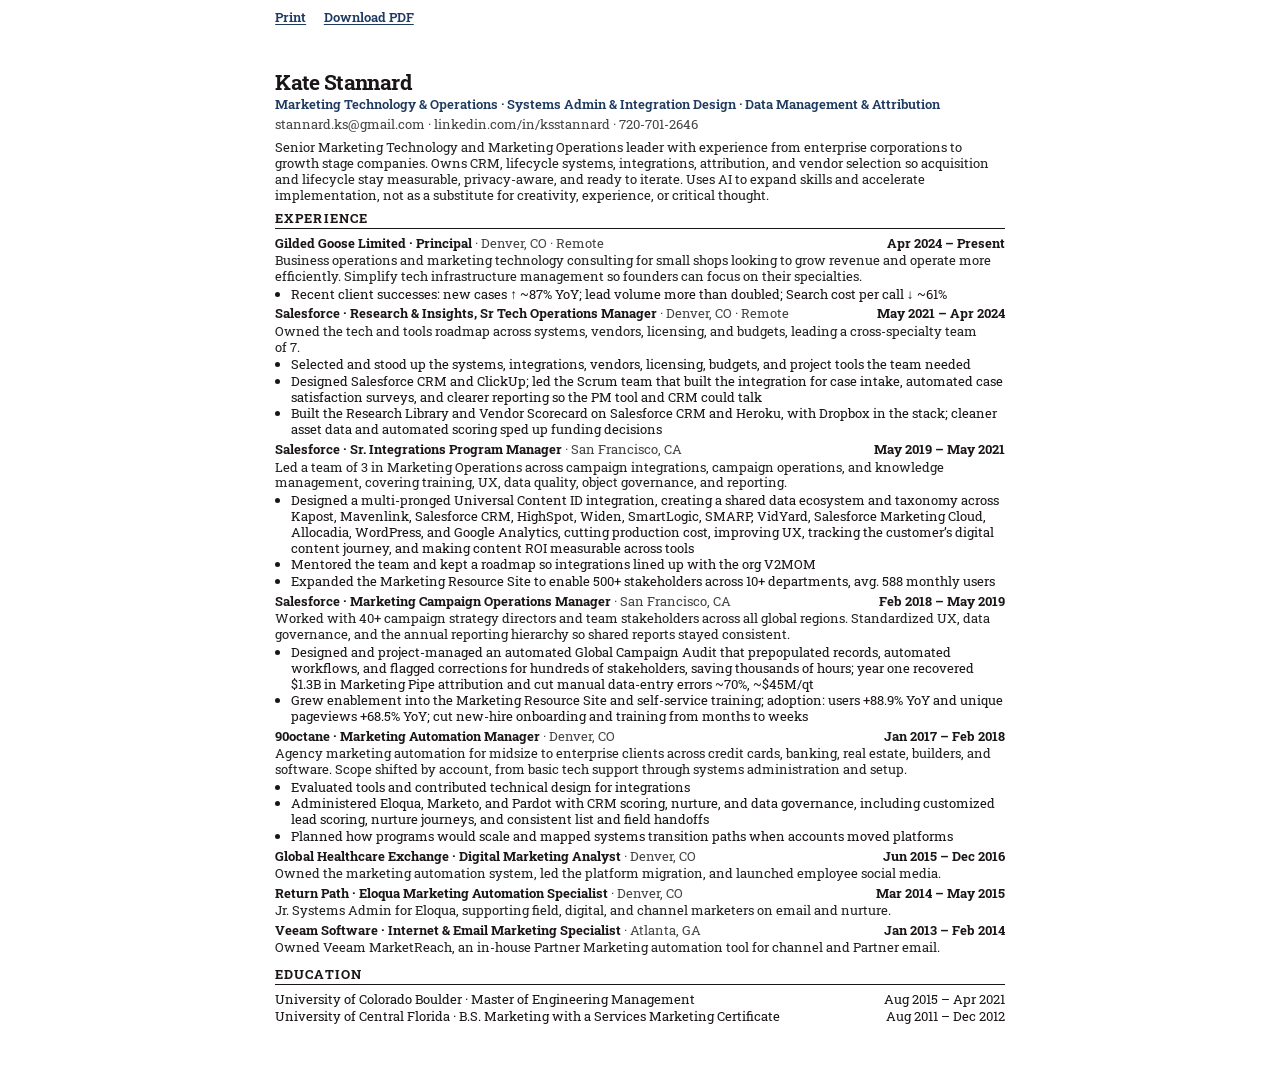
==== resume-1-page.html @ 87375b00 "Publish the green Spice portfolio as the GitHub Pages home." ====
<!DOCTYPE html>
<html lang="en">
<head>
  <meta charset="utf-8" />
  <meta name="viewport" content="width=device-width, initial-scale=1" />
  <title>Kate Stannard · 1 Page Resume</title>
  <link rel="preconnect" href="https://fonts.googleapis.com" />
  <link rel="preconnect" href="https://fonts.gstatic.com" crossorigin />
  <link href="https://fonts.googleapis.com/css2?family=Roboto+Slab:wght@400;600;700&display=swap" rel="stylesheet" />
  <style>
    @page { margin: 0.45in; size: letter; }
    * { box-sizing: border-box; }
    body {
      margin: 0;
      font: 10pt/1.2 Rockwell, "Rockwell Nova", "Roboto Slab", Georgia, serif;
      color: #1a1518;
      background: #fff;
    }
    .page {
      width: 100%;
      max-width: 8.5in;
      margin: 0 auto;
      padding: 0.45in;
      box-sizing: border-box;
    }
    h1 {
      font-size: 16pt;
      letter-spacing: -0.03em;
      margin: 0 0 0.15rem;
      line-height: 1.05;
    }
    .contact { font-size: 10pt; color: #444; margin-bottom: 0.45rem; }
    .contact a { color: #444; text-decoration: none; }
    .summary {
      font-size: 10pt;
      margin: 0 0 0.45rem;
      color: #222;
      text-wrap: pretty;
    }
    h2 {
      font-size: 10pt;
      text-transform: uppercase;
      letter-spacing: 0.08em;
      border-bottom: 1.25px solid #1a1518;
      margin: 0.65rem 0 0.35rem;
      padding-bottom: 0.14rem;
    }
    h2:first-of-type { margin-top: 0.2rem; }
    .job { margin-bottom: 0.22rem; }
    .job-head {
      display: grid;
      grid-template-columns: minmax(0, 1fr) max-content;
      column-gap: 0.65rem;
      align-items: baseline;
      font-weight: 700;
      font-size: 10pt;
      line-height: 1.2;
    }
    .job-title {
      min-width: 0;
      white-space: nowrap;
      overflow: hidden;
    }
    .job-dates {
      white-space: nowrap;
      flex-shrink: 0;
    }
    .job-loc {
      font-weight: 400;
      color: #444;
    }
    .role-blurb {
      margin: 0.1rem 0 0;
      font-size: 10pt;
      line-height: 1.2;
      color: #222;
      text-wrap: pretty;
    }
    .job ul { margin: 0.08rem 0 0; padding-left: 1rem; }
    .job li {
      margin-bottom: 0.05rem;
      font-size: 10pt;
      line-height: 1.2;
      text-wrap: pretty;
    }
    .delta {
      font-family: Rockwell, "Rockwell Nova", "Roboto Slab", Georgia, serif;
      font-size: 10pt;
      line-height: 1;
    }
    .edu-row {
      display: flex;
      justify-content: space-between;
      gap: 0.5rem;
      margin-bottom: 0.1rem;
      font-size: 10pt;
    }
    .toolbar {
      display: flex;
      flex-wrap: wrap;
      gap: 0.75rem 1.1rem;
      align-items: center;
      max-width: 8.5in;
      margin: 0 auto;
      padding: 0.55rem 0.45in 0.1rem;
      font: 10pt/1.3 Rockwell, "Rockwell Nova", "Roboto Slab", Georgia, serif;
    }
    .toolbar button,
    .toolbar a {
      font: inherit;
      font-weight: 600;
      color: #1e3a5f;
      background: none;
      border: none;
      padding: 0;
      cursor: pointer;
      text-decoration: underline;
      text-underline-offset: 0.12em;
    }
    @media print {
      .toolbar { display: none !important; }
      .page { padding: 0; max-width: none; }
      a { color: inherit; }
    }
  </style>
</head>
<body>
  <div class="toolbar" aria-label="Resume actions">
    <button type="button" onclick="window.print()">Print</button>
    <a href="Kate-Stannard-Resume-1-page.pdf" download>Download PDF</a>
  </div>
  <div class="page">
    <h1>Kate Stannard</h1>
    <p class="summary" style="margin:0.15rem 0 0.25rem;font-weight:600;color:#1e3a5f">Marketing Technology &amp; Operations · Systems Admin &amp; Integration Design · Data Management &amp; Attribution</p>
    <div class="contact">
      <a href="mailto:stannard.ks@gmail.com">stannard.ks@gmail.com</a> ·
      <a href="https://www.linkedin.com/in/ksstannard/">linkedin.com/in/ksstannard</a> ·
      720-701-2646
    </div>

    <p class="summary">
      Senior Marketing Technology and Marketing Operations leader with experience from enterprise corporations to growth stage companies. Owns CRM, lifecycle systems, integrations, attribution, and vendor selection so acquisition and lifecycle stay measurable, privacy-aware, and ready to iterate. Uses AI to expand skills and accelerate implementation, not as a substitute for creativity, experience, or critical thought.
    </p>

    <h2>Experience</h2>

    <div class="job">
      <div class="job-head">
        <span class="job-title">Gilded Goose Limited · Principal <span class="job-loc">· Denver, CO · Remote</span></span>
        <span class="job-dates">Apr 2024 – Present</span>
      </div>
      <p class="role-blurb">Business operations and marketing technology consulting for small shops looking to grow revenue and operate more efficiently. Simplify tech infrastructure management so founders can focus on their specialties.</p>
      <ul>
        <li>Recent client successes: new cases <span class="delta">↑</span> ~87% YoY; lead volume more than doubled; Search cost per call <span class="delta">↓</span> ~61%</li>
      </ul>
    </div>

    <div class="job">
      <div class="job-head">
        <span class="job-title">Salesforce · Research &amp; Insights, Sr Tech Operations Manager <span class="job-loc">· Denver, CO · Remote</span></span>
        <span class="job-dates">May 2021 – Apr 2024</span>
      </div>
      <p class="role-blurb">Owned the tech and tools roadmap across systems, vendors, licensing, and budgets, leading a cross-specialty team of 7.</p>
      <ul>
        <li>Selected and stood up the systems, integrations, vendors, licensing, budgets, and project tools the team needed</li>
        <li>Designed Salesforce CRM and ClickUp; led the Scrum team that built the integration for case intake, automated case satisfaction surveys, and clearer reporting so the PM tool and CRM could talk</li>
        <li>Built the Research Library and Vendor Scorecard on Salesforce CRM and Heroku, with Dropbox in the stack; cleaner asset data and automated scoring sped up funding decisions</li>
      </ul>
    </div>

    <div class="job">
      <div class="job-head">
        <span class="job-title">Salesforce · Sr. Integrations Program Manager <span class="job-loc">· San Francisco, CA</span></span>
        <span class="job-dates">May 2019 – May 2021</span>
      </div>
      <p class="role-blurb">Led a team of 3 in Marketing Operations across campaign integrations, campaign operations, and knowledge management, covering training, UX, data quality, object governance, and reporting.</p>
      <ul>
        <li>Designed a multi-pronged Universal Content ID integration, creating a shared data ecosystem and taxonomy across Kapost, Mavenlink, Salesforce CRM, HighSpot, Widen, SmartLogic, SMARP, VidYard, Salesforce Marketing Cloud, Allocadia, WordPress, and Google Analytics, cutting production cost, improving UX, tracking the customer’s digital content journey, and making content ROI measurable across tools</li>
        <li>Mentored the team and kept a roadmap so integrations lined up with the org V2MOM</li>
        <li>Expanded the Marketing Resource Site to enable 500+ stakeholders across 10+ departments, avg. 588 monthly users</li>
      </ul>
    </div>

    <div class="job">
      <div class="job-head">
        <span class="job-title">Salesforce · Marketing Campaign Operations Manager <span class="job-loc">· San Francisco, CA</span></span>
        <span class="job-dates">Feb 2018 – May 2019</span>
      </div>
      <p class="role-blurb">Worked with 40+ campaign strategy directors and team stakeholders across all global regions. Standardized UX, data governance, and the annual reporting hierarchy so shared reports stayed consistent.</p>
      <ul>
        <li>Designed and project-managed an automated Global Campaign Audit that prepopulated records, automated workflows, and flagged corrections for hundreds of stakeholders, saving thousands of hours; year one recovered $1.3B in Marketing Pipe attribution and cut manual data-entry errors ~70%, ~$45M/qt</li>
        <li>Grew enablement into the Marketing Resource Site and self-service training; adoption: users +88.9% YoY and unique pageviews +68.5% YoY; cut new-hire onboarding and training from months to weeks</li>
      </ul>
    </div>

    <div class="job">
      <div class="job-head">
        <span class="job-title">90octane · Marketing Automation Manager <span class="job-loc">· Denver, CO</span></span>
        <span class="job-dates">Jan 2017 – Feb 2018</span>
      </div>
      <p class="role-blurb">Agency marketing automation for midsize to enterprise clients across credit cards, banking, real estate, builders, and software. Scope shifted by account, from basic tech support through systems administration and setup.</p>
      <ul>
        <li>Evaluated tools and contributed technical design for integrations</li>
        <li>Administered Eloqua, Marketo, and Pardot with CRM scoring, nurture, and data governance, including customized lead scoring, nurture journeys, and consistent list and field handoffs</li>
        <li>Planned how programs would scale and mapped systems transition paths when accounts moved platforms</li>
      </ul>
    </div>

    <div class="job">
      <div class="job-head">
        <span class="job-title">Global Healthcare Exchange · Digital Marketing Analyst <span class="job-loc">· Denver, CO</span></span>
        <span class="job-dates">Jun 2015 – Dec 2016</span>
      </div>
      <p class="role-blurb">Owned the marketing automation system, led the platform migration, and launched employee social media.</p>
    </div>

    <div class="job">
      <div class="job-head">
        <span class="job-title">Return Path · Eloqua Marketing Automation Specialist <span class="job-loc">· Denver, CO</span></span>
        <span class="job-dates">Mar 2014 – May 2015</span>
      </div>
      <p class="role-blurb">Jr. Systems Admin for Eloqua, supporting field, digital, and channel marketers on email and nurture.</p>
    </div>

    <div class="job">
      <div class="job-head">
        <span class="job-title">Veeam Software · Internet &amp; Email Marketing Specialist <span class="job-loc">· Atlanta, GA</span></span>
        <span class="job-dates">Jan 2013 – Feb 2014</span>
      </div>
      <p class="role-blurb">Owned Veeam MarketReach, an in-house Partner Marketing automation tool for channel and Partner email.</p>
    </div>

    <h2>Education</h2>
    <div class="edu-row">
      <span>University of Colorado Boulder · Master of Engineering Management</span>
      <span>Aug 2015 – Apr 2021</span>
    </div>
    <div class="edu-row">
      <span>University of Central Florida · B.S. Marketing with a Services Marketing Certificate</span>
      <span>Aug 2011 – Dec 2012</span>
    </div>
  </div>
</body>
</html>
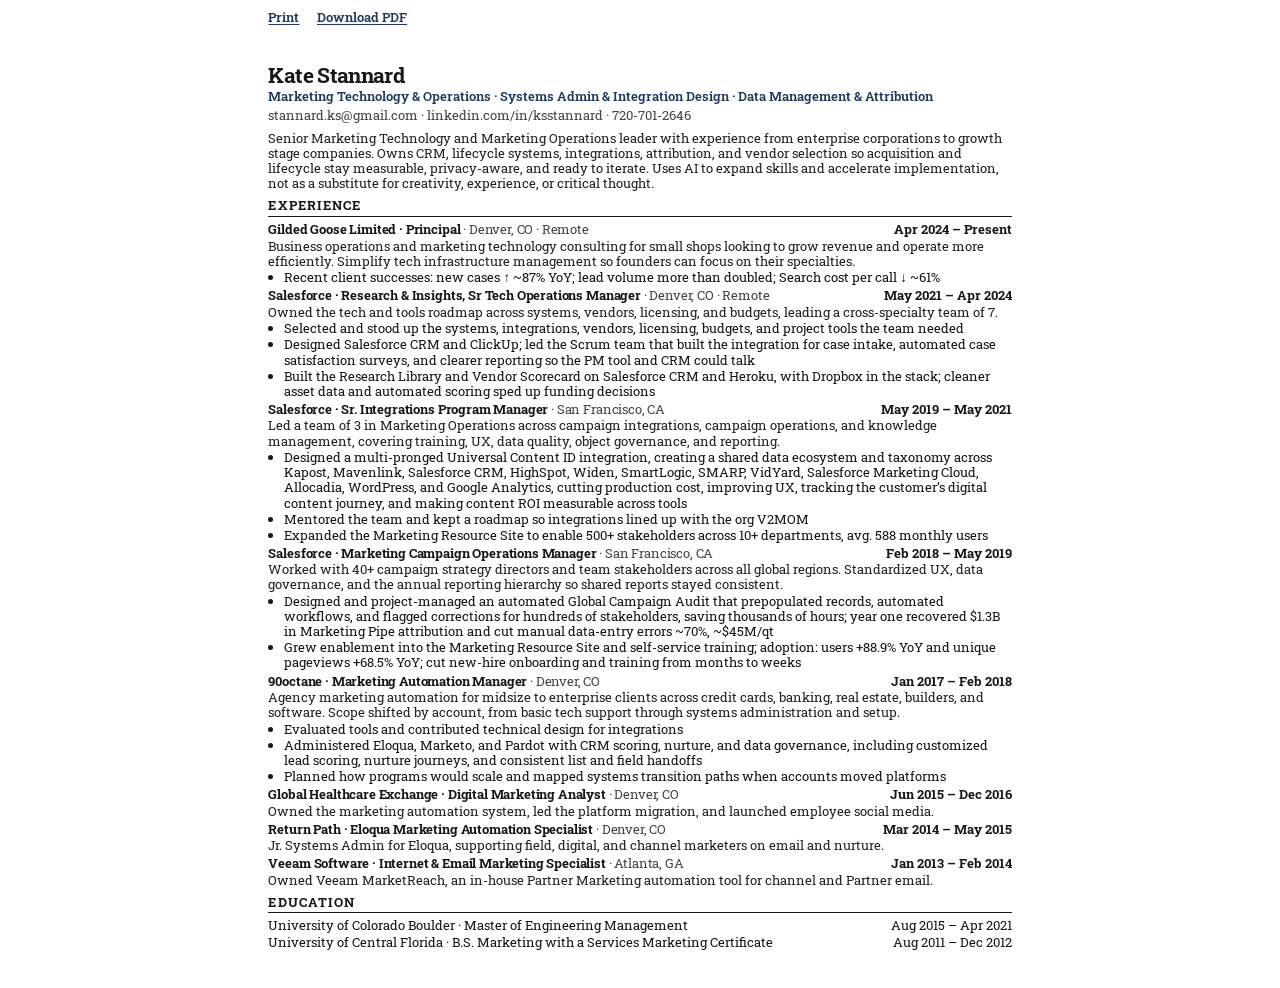
==== commit 960d31a6: "Publish resume download, summarized tools ring, and on-page resume updates. Co-authored-by: Cursor <" ====
--- a/resume-1-page.html
+++ b/resume-1-page.html
@@ -8,11 +8,11 @@
   <link rel="preconnect" href="https://fonts.gstatic.com" crossorigin />
   <link href="https://fonts.googleapis.com/css2?family=Roboto+Slab:wght@400;600;700&display=swap" rel="stylesheet" />
   <style>
-    @page { margin: 0.45in; size: letter; }
+    @page { margin: 0.38in; size: letter; }
     * { box-sizing: border-box; }
     body {
       margin: 0;
-      font: 10pt/1.2 Rockwell, "Rockwell Nova", "Roboto Slab", Georgia, serif;
+      font: 10pt/1.14 Rockwell, "Rockwell Nova", "Roboto Slab", Georgia, serif;
       color: #1a1518;
       background: #fff;
     }
@@ -20,7 +20,7 @@
       width: 100%;
       max-width: 8.5in;
       margin: 0 auto;
-      padding: 0.45in;
+      padding: 0.38in;
       box-sizing: border-box;
     }
     h1 {
@@ -42,15 +42,15 @@
       text-transform: uppercase;
       letter-spacing: 0.08em;
       border-bottom: 1.25px solid #1a1518;
-      margin: 0.65rem 0 0.35rem;
-      padding-bottom: 0.14rem;
+      margin: 0.45rem 0 0.28rem;
+      padding-bottom: 0.12rem;
     }
     h2:first-of-type { margin-top: 0.2rem; }
-    .job { margin-bottom: 0.22rem; }
+    .job { margin-bottom: 0.12rem; }
     .job-head {
       display: grid;
       grid-template-columns: minmax(0, 1fr) max-content;
-      column-gap: 0.65rem;
+      column-gap: 0.3rem;
       align-items: baseline;
       font-weight: 700;
       font-size: 10pt;
@@ -59,7 +59,8 @@
     .job-title {
       min-width: 0;
       white-space: nowrap;
-      overflow: hidden;
+      overflow: visible;
+      letter-spacing: -0.012em;
     }
     .job-dates {
       white-space: nowrap;
@@ -72,7 +73,7 @@
     .role-blurb {
       margin: 0.1rem 0 0;
       font-size: 10pt;
-      line-height: 1.2;
+      line-height: 1.14;
       color: #222;
       text-wrap: pretty;
     }
@@ -80,7 +81,7 @@
     .job li {
       margin-bottom: 0.05rem;
       font-size: 10pt;
-      line-height: 1.2;
+      line-height: 1.14;
       text-wrap: pretty;
     }
     .delta {
@@ -102,7 +103,7 @@
       align-items: center;
       max-width: 8.5in;
       margin: 0 auto;
-      padding: 0.55rem 0.45in 0.1rem;
+      padding: 0.55rem 0.38in 0.1rem;
       font: 10pt/1.3 Rockwell, "Rockwell Nova", "Roboto Slab", Georgia, serif;
     }
     .toolbar button,
